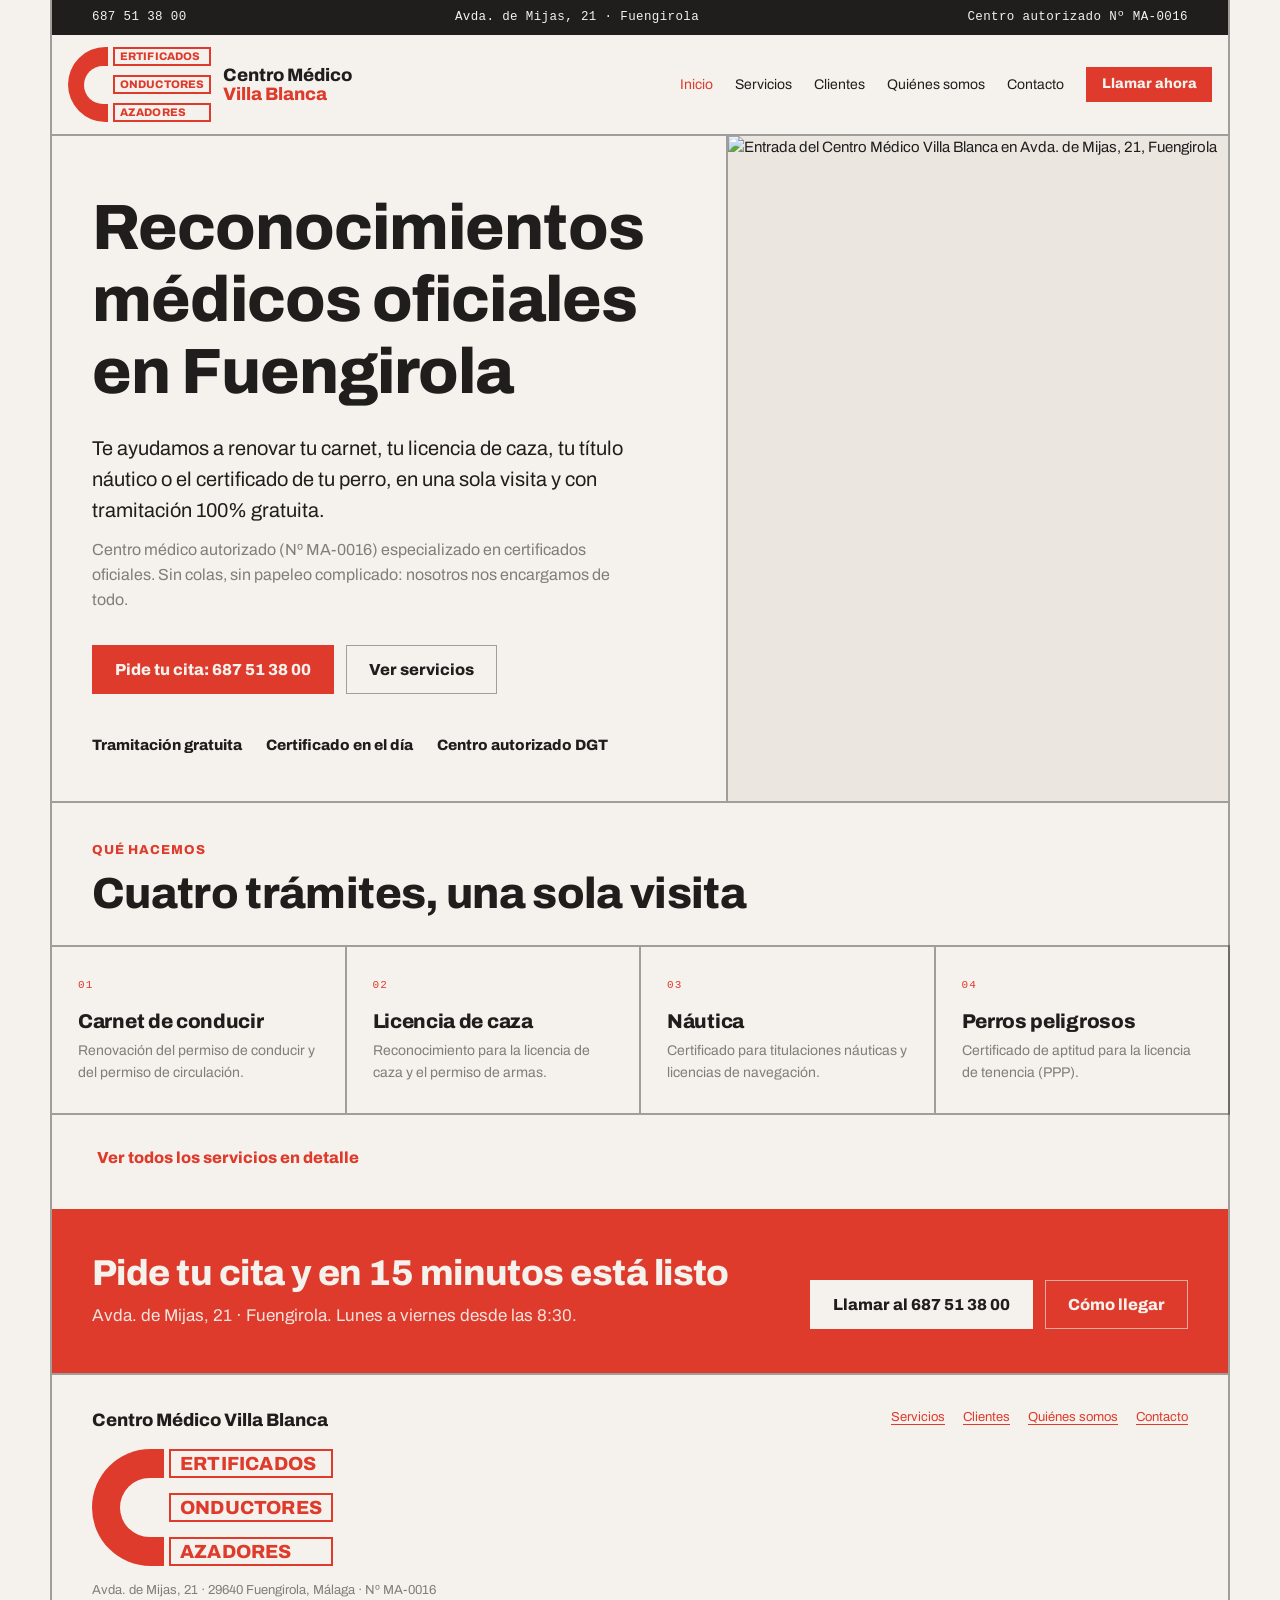
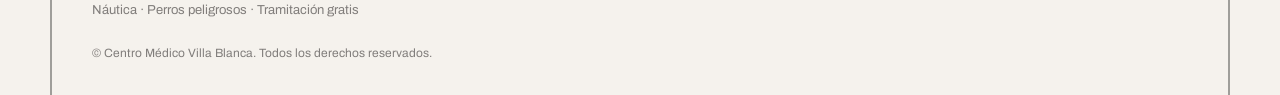
==== index.html @ 4f8edc8a "Add files via upload" ====
<!DOCTYPE html>
<html lang="es">
<head>
<meta charset="utf-8">
<meta name="viewport" content="width=device-width, initial-scale=1">
<title>Centro Médico Villa Blanca — Reconocimientos médicos oficiales en Fuengirola</title>
<meta name="description" content="Centro médico autorizado Nº MA-0016 en Fuengirola. Certificados para carnet de conducir, caza, náutica y perros peligrosos. Tramitación gratuita.">
<link rel="stylesheet" href="styles.css">
<style>:root,html{--color-accent:#df3b2c!important;--color-accent-600:#c62d1f!important;--color-accent-700:#a32213!important;--color-bg:#f5f2ed!important;--color-surface:#ebe6df!important}html{scroll-behavior:smooth}body{margin:0;background:#f5f2ed!important}img{max-width:100%}.vb-shell{max-width:1180px;margin:0 auto;border-left:2px solid rgba(32,30,29,.4);border-right:2px solid rgba(32,30,29,.4)}.vb-x{padding-left:40px;padding-right:40px}.vb-top{display:flex;gap:20px;flex-wrap:wrap;align-items:center;justify-content:space-between;padding:8px 40px;background:#201e1d;color:#f5f2ed;font-size:12.5px;font-family:ui-monospace,monospace;letter-spacing:.03em}.vb-top a{color:#f5f2ed;text-decoration:none}.vb-head{position:sticky;top:0;z-index:5;background:#f5f2ed;flex-wrap:wrap}.vb-4{display:grid;grid-template-columns:repeat(4,1fr)}.vb-3{display:grid;grid-template-columns:repeat(3,1fr)}.vb-hero{display:grid;grid-template-columns:1.35fr 1fr}.vb-two{display:grid;grid-template-columns:1fr 1fr}.vb-half{border-right:2px solid rgba(32,30,29,.4)}.vb-cell{border-right:2px solid rgba(32,30,29,.4);border-bottom:2px solid rgba(32,30,29,.4);padding:30px 26px}.vb-num{font-family:ui-monospace,monospace;font-size:11px;letter-spacing:.1em;color:#df3b2c;margin-bottom:16px}.vb-img{min-height:430px;background:#ebe6df}.vb-img img{width:100%;height:100%;min-height:inherit;object-fit:cover}.vb-c{position:relative;flex:none;background:#df3b2c;border-radius:999px 0 0 999px}.vb-c::after{content:"";position:absolute;right:-1px;top:25%;width:62%;height:50%;background:#f5f2ed;border-radius:999px 0 0 999px}.vb-logo{display:flex;align-items:stretch;gap:5px}.vb-words{display:grid;gap:9px}.vb-word{border:2px solid #df3b2c;color:#df3b2c;font-family:Archivo,sans-serif;font-weight:800;line-height:1;letter-spacing:.01em;text-transform:uppercase;font-size:11px;padding:2px 5px}.vb-band{background:#df3b2c;color:#f5f2ed;padding:44px 40px;display:flex;gap:32px;justify-content:space-between;align-items:flex-end;flex-wrap:wrap}.vb-cta{display:flex;gap:12px;flex-wrap:wrap}.vb-cta .btn{font-size:16px;padding:14px 22px}@media(max-width:1000px){.vb-4{grid-template-columns:1fr 1fr}}@media(max-width:820px){.vb-4,.vb-3{grid-template-columns:1fr}.vb-hero,.vb-two{grid-template-columns:1fr}.vb-half{border-right:0}}@media(max-width:640px){.vb-shell{border-left:0;border-right:0}.vb-x{padding-left:18px;padding-right:18px}.vb-top{padding:8px 18px;font-size:11px;gap:8px}.vb-head{position:static;padding:12px 18px}.vb-cell{padding:22px 18px}.vb-band{padding:32px 18px}.vb-img{min-height:250px}.vb-cta .btn{width:100%;justify-content:flex-start}}</style>
</head>
<body>
<!-- @template name="Centro Médico Villa Blanca" description="Web multipágina para un centro de reconocimientos médicos: inicio, servicios, clientes, quiénes somos y contacto." -->

<div class="vb-shell">
<div class="vb-top"><a href="tel:+34687513800">687 51 38 00</a><span>Avda. de Mijas, 21 · Fuengirola</span><span>Centro autorizado Nº MA-0016</span></div>
<header class="nav vb-head">
<div class="nav-brand" style="display:flex;align-items:center;gap:12px"><div class="vb-logo"><div class="vb-c" style="width:40px"></div><div class="vb-words"><div class="vb-word">ertificados</div><div class="vb-word">onductores</div><div class="vb-word">azadores</div></div></div><span style="line-height:1.05">Centro Médico<br><span style="color:#df3b2c">Villa Blanca</span></span></div>
<nav style="display:flex;gap:22px;align-items:center;flex-wrap:wrap"><a href="index.html" aria-current="page">Inicio</a><a href="servicios.html">Servicios</a><a href="clientes.html">Clientes</a><a href="nosotros.html">Quiénes somos</a><a href="contacto.html">Contacto</a><a class="btn btn-primary" href="tel:+34687513800" style="color:#f5f2ed">Llamar ahora</a></nav>
</header>
<section class="vb-hero" style="border-bottom:2px solid rgba(32,30,29,.4)">
<div class="vb-x vb-half" style="padding-top:56px;padding-bottom:44px">
<h1 style="font-size:clamp(32px,5vw,66px);margin:0 0 26px;max-width:16em">Reconocimientos médicos oficiales en Fuengirola</h1>
<p style="font-size:clamp(17px,2.2vw,20px);max-width:32em">Te ayudamos a renovar tu carnet, tu licencia de caza, tu título náutico o el certificado de tu perro, en una sola visita y con tramitación 100% gratuita.</p>
<p class="text-muted" style="font-size:16px;max-width:34em;margin-bottom:32px">Centro médico autorizado (Nº MA-0016) especializado en certificados oficiales. Sin colas, sin papeleo complicado: nosotros nos encargamos de todo.</p>
<div class="vb-cta"><a class="btn btn-primary" href="tel:+34687513800">Pide tu cita: 687 51 38 00</a><a class="btn btn-secondary" href="servicios.html">Ver servicios</a></div>
<ul style="list-style:none;margin:40px 0 0;padding:0;display:flex;gap:24px;flex-wrap:wrap;font-family:Archivo,sans-serif;font-weight:800;font-size:15px"><li>Tramitación gratuita</li><li>Certificado en el día</li><li>Centro autorizado DGT</li></ul>
</div>
<div class="vb-img"><img src="https://lh3.googleusercontent.com/gps-cs-s/AHRPTWnub_lm--ceq6H2Ige0JtQnpiqx6evik4iA5aKbqBuXZFwVYxA-w9IrBlR5kdlXn_qCuDxxl7NtWYu4ZEtw5Rebgm0OqSejKz-AYv1l42a8PTnR_YZYSr4i3qbxzTX48WLmfPwsXQ=w1600-h1200-k-no" alt="Entrada del Centro Médico Villa Blanca en Avda. de Mijas, 21, Fuengirola" loading="lazy"></div>
</section>
<section>
<div class="vb-x" style="padding-top:40px;padding-bottom:26px"><h6 style="color:#df3b2c;margin-bottom:12px">Qué hacemos</h6><h2 style="font-size:clamp(26px,3.4vw,44px);margin:0">Cuatro trámites, una sola visita</h2></div>
<div class="vb-4" style="border-top:2px solid rgba(32,30,29,.4);margin-right:-2px">
<div class="vb-cell"><div class="vb-num">01</div><h3 style="font-size:20px">Carnet de conducir</h3><p class="text-muted" style="margin:0;font-size:14px">Renovación del permiso de conducir y del permiso de circulación.</p></div>
<div class="vb-cell"><div class="vb-num">02</div><h3 style="font-size:20px">Licencia de caza</h3><p class="text-muted" style="margin:0;font-size:14px">Reconocimiento para la licencia de caza y el permiso de armas.</p></div>
<div class="vb-cell"><div class="vb-num">03</div><h3 style="font-size:20px">Náutica</h3><p class="text-muted" style="margin:0;font-size:14px">Certificado para titulaciones náuticas y licencias de navegación.</p></div>
<div class="vb-cell"><div class="vb-num">04</div><h3 style="font-size:20px">Perros peligrosos</h3><p class="text-muted" style="margin:0;font-size:14px">Certificado de aptitud para la licencia de tenencia (PPP).</p></div>
</div>
<div class="vb-x" style="padding-top:24px;padding-bottom:32px"><a class="btn btn-ghost" href="servicios.html" style="font-size:16px">Ver todos los servicios en detalle</a></div>
</section>
<div class="vb-band">
<div><h3 style="font-size:clamp(22px,3vw,36px);margin-bottom:10px;max-width:20em">Pide tu cita y en 15 minutos está listo</h3><p style="margin:0;font-size:17px;max-width:38em;opacity:.92">Avda. de Mijas, 21 · Fuengirola. Lunes a viernes desde las 8:30.</p></div>
<div class="vb-cta"><a class="btn" href="tel:+34687513800" style="background:#f5f2ed;color:#201e1d">Llamar al 687 51 38 00</a><a class="btn" href="contacto.html" style="border-color:rgba(245,242,237,.6);color:#f5f2ed">Cómo llegar</a></div>
</div>
<footer class="vb-x" style="border-top:2px solid rgba(32,30,29,.4);padding-top:32px;padding-bottom:32px;display:flex;gap:24px;justify-content:space-between;flex-wrap:wrap">
<div><div style="font-family:Archivo,sans-serif;font-weight:800;font-size:18px;margin-bottom:14px">Centro Médico Villa Blanca</div><div class="vb-logo" style="margin-bottom:14px"><div class="vb-c" style="width:72px"></div><div class="vb-words" style="gap:15px"><div class="vb-word" style="font-size:19px;padding:3px 9px">ertificados</div><div class="vb-word" style="font-size:19px;padding:3px 9px">onductores</div><div class="vb-word" style="font-size:19px;padding:3px 9px">azadores</div></div></div><div class="text-muted" style="font-size:13px">Avda. de Mijas, 21 · 29640 Fuengirola, Málaga · Nº MA-0016</div><div class="text-muted" style="font-size:13px">Náutica · Perros peligrosos · Tramitación gratis</div></div>
<div style="display:flex;gap:18px;flex-wrap:wrap;font-size:13px;align-content:flex-start"><a href="servicios.html">Servicios</a><a href="clientes.html">Clientes</a><a href="nosotros.html">Quiénes somos</a><a href="contacto.html">Contacto</a></div>
<div class="text-muted" style="font-size:12px;width:100%">© Centro Médico Villa Blanca. Todos los derechos reservados.</div>
</footer>
</div>
</body>
</html>
---- styles.css ----
/* Modernist — design-system tokens and component classes. This file is the source of truth for the system's look; retune it here and see readme.md. */
@import url('https://fonts.googleapis.com/css2?family=Archivo:wght@400;600;800&display=swap');

:root {
  --color-bg: #f3f2f2;
  --color-surface: #eae9e9;
  --color-text: #201e1d;
  --color-accent: #ec3013;
  --color-accent-2: #e15b47;
  --color-divider: color-mix(in srgb, #201e1d 40%, transparent);

  /* Tonal ramps — generated in OKLCH on one shared lightness scale, so the
     same step of any role matches the others in visual value. */
  --color-neutral-100: #f8f4f4;
  --color-neutral-200: #eae7e7;
  --color-neutral-300: #d7d3d3;
  --color-neutral-400: #bab6b6;
  --color-neutral-500: #9b9797;
  --color-neutral-600: #7d7979;
  --color-neutral-700: #605d5d;
  --color-neutral-800: #444141;
  --color-neutral-900: #2d2b2b;

  --color-accent-100: #fff2ef;
  --color-accent-200: #ffe0d9;
  --color-accent-300: #ffc4b8;
  --color-accent-400: #ff9783;
  --color-accent-500: #ff563c;
  --color-accent-600: #dd2b0f;
  --color-accent-700: #ae1800;
  --color-accent-800: #7c1405;
  --color-accent-900: #4d170e;

  --color-accent-2-100: #fff2ef;
  --color-accent-2-200: #ffe0da;
  --color-accent-2-300: #ffc4b9;
  --color-accent-2-400: #ff9784;
  --color-accent-2-500: #ef6853;
  --color-accent-2-600: #c94b39;
  --color-accent-2-700: #9e3526;
  --color-accent-2-800: #71261b;
  --color-accent-2-900: #471d16;

  --font-heading: "Archivo", system-ui, sans-serif;
  --font-heading-weight: 800;
  --font-body: "Archivo", system-ui, sans-serif;

  --space-1: 4.0px;
  --space-2: 8.0px;
  --space-3: 12.0px;
  --space-4: 16.0px;
  --space-6: 24.0px;
  --space-8: 32.0px;

  --radius-sm: 0px;
  --radius-md: 0px;
  --radius-lg: 0px;

  /* Elevation — derived from the ground: soft ink-tinted shadows on a
     light theme, a hairline edge + ambient darkness on a dark one. */
  --shadow-sm: 0 1px 2px color-mix(in srgb, #2d2b2b 14%, transparent);
  --shadow-md: 0 3px 10px color-mix(in srgb, #2d2b2b 16%, transparent);
  --shadow-lg: 0 12px 32px color-mix(in srgb, #2d2b2b 22%, transparent);
}

body {
  background: var(--color-bg);
  color: var(--color-text);
  font-family: var(--font-body);
}
h1, h2, h3, h4 { font-family: var(--font-heading); font-weight: var(--font-heading-weight); }

.grayscale{filter:grayscale(1) contrast(1.08)}

/* ══════════════════════════════════════════════════════════════════════════
   Components — built with the tokens above. Plain CSS
   on plain HTML: no JavaScript, no build step. Each class is documented in
   readme.md and demonstrated in foundations/ and components/.
   ══════════════════════════════════════════════════════════════════════ */

*, *::before, *::after { box-sizing: border-box; }
body { margin: 0; font-size: 15px; line-height: 1.55; font-weight: 400; }
h1, h2, h3, h4, h5, h6 {
  font-family: var(--font-heading); font-weight: var(--font-heading-weight);
  line-height: 1.12; letter-spacing: -0.015em; margin: 0 0 var(--space-2);
}
h1 { font-size: 42px; }
h2 { font-size: 32px; }
h3 { font-size: 25px; }
h4 { font-size: 20px; }
h5 { font-size: 16px; }
h6 { font-size: 13px; }
h6 { letter-spacing: 0.08em; text-transform: uppercase; }
p { margin: 0 0 var(--space-3); }
a { color: var(--color-accent); text-underline-offset: 3px; }
img { display: block; max-width: 100%; }
figure { margin: 0; }
figcaption {
  font-size: 11px; margin-top: var(--space-1);
  color: color-mix(in srgb, var(--color-text) 55%, transparent);
}
.text-muted { color: color-mix(in srgb, var(--color-text) 55%, transparent); }
:focus { outline: none; }
:focus-visible { outline: 2px solid var(--color-accent); outline-offset: 2px; }
::selection { background: color-mix(in srgb, var(--color-accent) 30%, transparent); }

/* — rules — */
.hr {
  height: 2px; border: 0; margin: var(--space-4) 0;
  background: var(--color-divider);
}

/* — buttons — */
.btn {
  display: inline-flex; align-items: center; justify-content: center; gap: 6px;
  cursor: pointer; text-decoration: none;
  font-family: var(--font-heading); font-weight: var(--font-heading-weight);
  font-size: 14px; line-height: 1.2; color: var(--color-text); /* matches the .input's 14px —
     the pair sits side by side in sign-up rows */
  background: transparent; border: 1px solid transparent;
  padding: var(--space-2) calc(var(--space-3) * 1.2);
  border-radius: var(--radius-md);
}
.btn svg { display: block; }
.btn:disabled { opacity: 0.45; cursor: not-allowed; }
.btn-primary { background: var(--color-accent); color: var(--color-bg); }
.btn-primary:hover { background: var(--color-accent-600); }
.btn-primary:active { background: var(--color-accent-700); }
.btn-secondary { border-color: var(--color-divider); }
.btn-secondary:hover { background: color-mix(in srgb, var(--color-text) 7%, transparent); }
.btn-secondary:active { background: color-mix(in srgb, var(--color-text) 14%, transparent); }
.btn-ghost { color: var(--color-accent); padding-inline: var(--space-1); }
.btn-ghost:hover { background: color-mix(in srgb, var(--color-accent) 10%, transparent); }
.btn-ghost:active { background: color-mix(in srgb, var(--color-accent) 18%, transparent); }
.btn-icon { width: 36px; height: 36px; padding: 0; }
.btn-block { width: 100%; margin-top: var(--space-2); justify-content: flex-start; text-align: left; }

/* — forms — */
.field > label {
  display: block; font-size: 12px; margin-bottom: 5px;
  color: color-mix(in srgb, var(--color-text) 70%, transparent);
}
.input {
  width: 100%; min-height: 36px; padding: 6px 10px; font: inherit;
  font-size: 14px; color: var(--color-text); caret-color: var(--color-accent);
  background: var(--color-surface);
  border: 1px solid var(--color-divider); border-radius: var(--radius-md);
}
.input:hover { border-color: color-mix(in srgb, var(--color-text) 45%, transparent); }
.input:focus-visible { border-color: var(--color-accent); outline-offset: 0; }
textarea.input { min-height: 90px; resize: vertical; }
.radio { display: inline-flex; align-items: center; gap: 8px; cursor: pointer; font-size: 14px; }
.radio input, .seg-opt input {
  position: absolute; opacity: 0; width: 0; height: 0; pointer-events: none;
}
.radio .dot {
  width: 16px; height: 16px; flex: none; border-radius: 50%;
  border: 1.5px solid var(--color-divider);
}
.radio:hover .dot { border-color: var(--color-accent); }
.radio input:checked + .dot {
  border-color: var(--color-accent); background: var(--color-accent);
  box-shadow: inset 0 0 0 4px var(--color-bg);
}
.radio input:focus-visible + .dot { outline: 2px solid var(--color-accent); outline-offset: 2px; }
.seg {
  display: inline-flex; overflow: hidden;
  border: 1px solid var(--color-divider); border-radius: var(--radius-md);
}
.seg-opt {
  display: inline-flex; align-items: center; gap: 6px;
  padding: 7px 12px; font-size: 13px; cursor: pointer;
}
.seg-opt + .seg-opt { border-left: 1px solid var(--color-divider); }
.seg-opt:has(input:checked) { background: var(--color-accent); color: var(--color-bg); }
.seg-opt:not(:has(input:checked)):hover { background: color-mix(in srgb, var(--color-text) 7%, transparent); }
.seg-opt:has(input:focus-visible) { outline: 2px solid var(--color-accent); outline-offset: -2px; }

/* — cards — */
.card {
  display: flex; flex-direction: column; gap: var(--space-2);
  padding: var(--space-3); border-radius: var(--radius-md); background: var(--color-surface);
}
.card-kicker { font-size: 10px; letter-spacing: 0.1em; text-transform: uppercase; color: var(--color-accent); }
.card-title {
  font-family: var(--font-heading); font-weight: var(--font-heading-weight);
  font-size: 17px; line-height: 1.2;
}
.card-body { margin: 0; font-size: 13px; opacity: 0.8; flex: 1; }
.card-meta {
  display: flex; align-items: center; gap: 6px; font-size: 11px;
  color: color-mix(in srgb, var(--color-text) 50%, transparent);
}
.elev-sm { box-shadow: var(--shadow-sm); }
.elev-md { box-shadow: var(--shadow-md); }
.elev-lg { box-shadow: var(--shadow-lg); }

/* — tags — */
.tag {
  display: inline-flex; align-items: center; font-size: 11px;
  letter-spacing: 0.02em; padding: 3px 10px;
  border-radius: calc(var(--radius-md) * 0.75);
}
.tag-accent { background: var(--color-accent-100); color: var(--color-accent-800); }
.tag-accent-2 { background: var(--color-accent-2-100); color: var(--color-accent-2-800); }
.tag-neutral { background: var(--color-neutral-100); color: var(--color-neutral-800); }
.tag-outline { border: 1px solid var(--color-accent); color: var(--color-accent); }

/* — navigation — */
.nav {
  display: flex; align-items: center; gap: var(--space-4);
  padding: var(--space-3) var(--space-4);
  border-bottom: 2px solid var(--color-divider);
}
.nav-brand {
  font-family: var(--font-heading); font-weight: var(--font-heading-weight);
  font-size: 18px; margin-right: auto;
}
.nav a { color: inherit; text-decoration: none; font-size: 14px; }
.nav a:hover, .nav a[aria-current='page'] { color: var(--color-accent); }

/* — tables — */
.table { width: 100%; border-collapse: collapse; font-size: 14px; }
.table th {
  text-align: left; font-size: 11px; letter-spacing: 0.08em; text-transform: uppercase;
  color: color-mix(in srgb, var(--color-text) 60%, transparent);
  padding: var(--space-2); border-bottom: 2px solid var(--color-divider);
}
.table td {
  padding: var(--space-2);
  border-bottom: 1px solid var(--color-divider);
}
.table tbody tr:hover { background: color-mix(in srgb, var(--color-text) 4%, transparent); }

/* — dialog — */
.dialog-backdrop {
  position: fixed; inset: 0; display: grid; place-items: center;
  padding: var(--space-4);
  background: color-mix(in srgb, var(--color-neutral-900) 50%, transparent);
}
.dialog {
  width: min(440px, 100%); display: flex; flex-direction: column; gap: var(--space-3);
  padding: var(--space-4); border-radius: var(--radius-lg);
  background: var(--color-surface); box-shadow: var(--shadow-lg);
}
.dialog-title {
  font-family: var(--font-heading); font-weight: var(--font-heading-weight);
  font-size: 20px;
}
.dialog-body { font-size: 14px; opacity: 0.85; }
.dialog-actions { display: flex; justify-content: flex-end; gap: var(--space-2); margin-top: var(--space-2); }
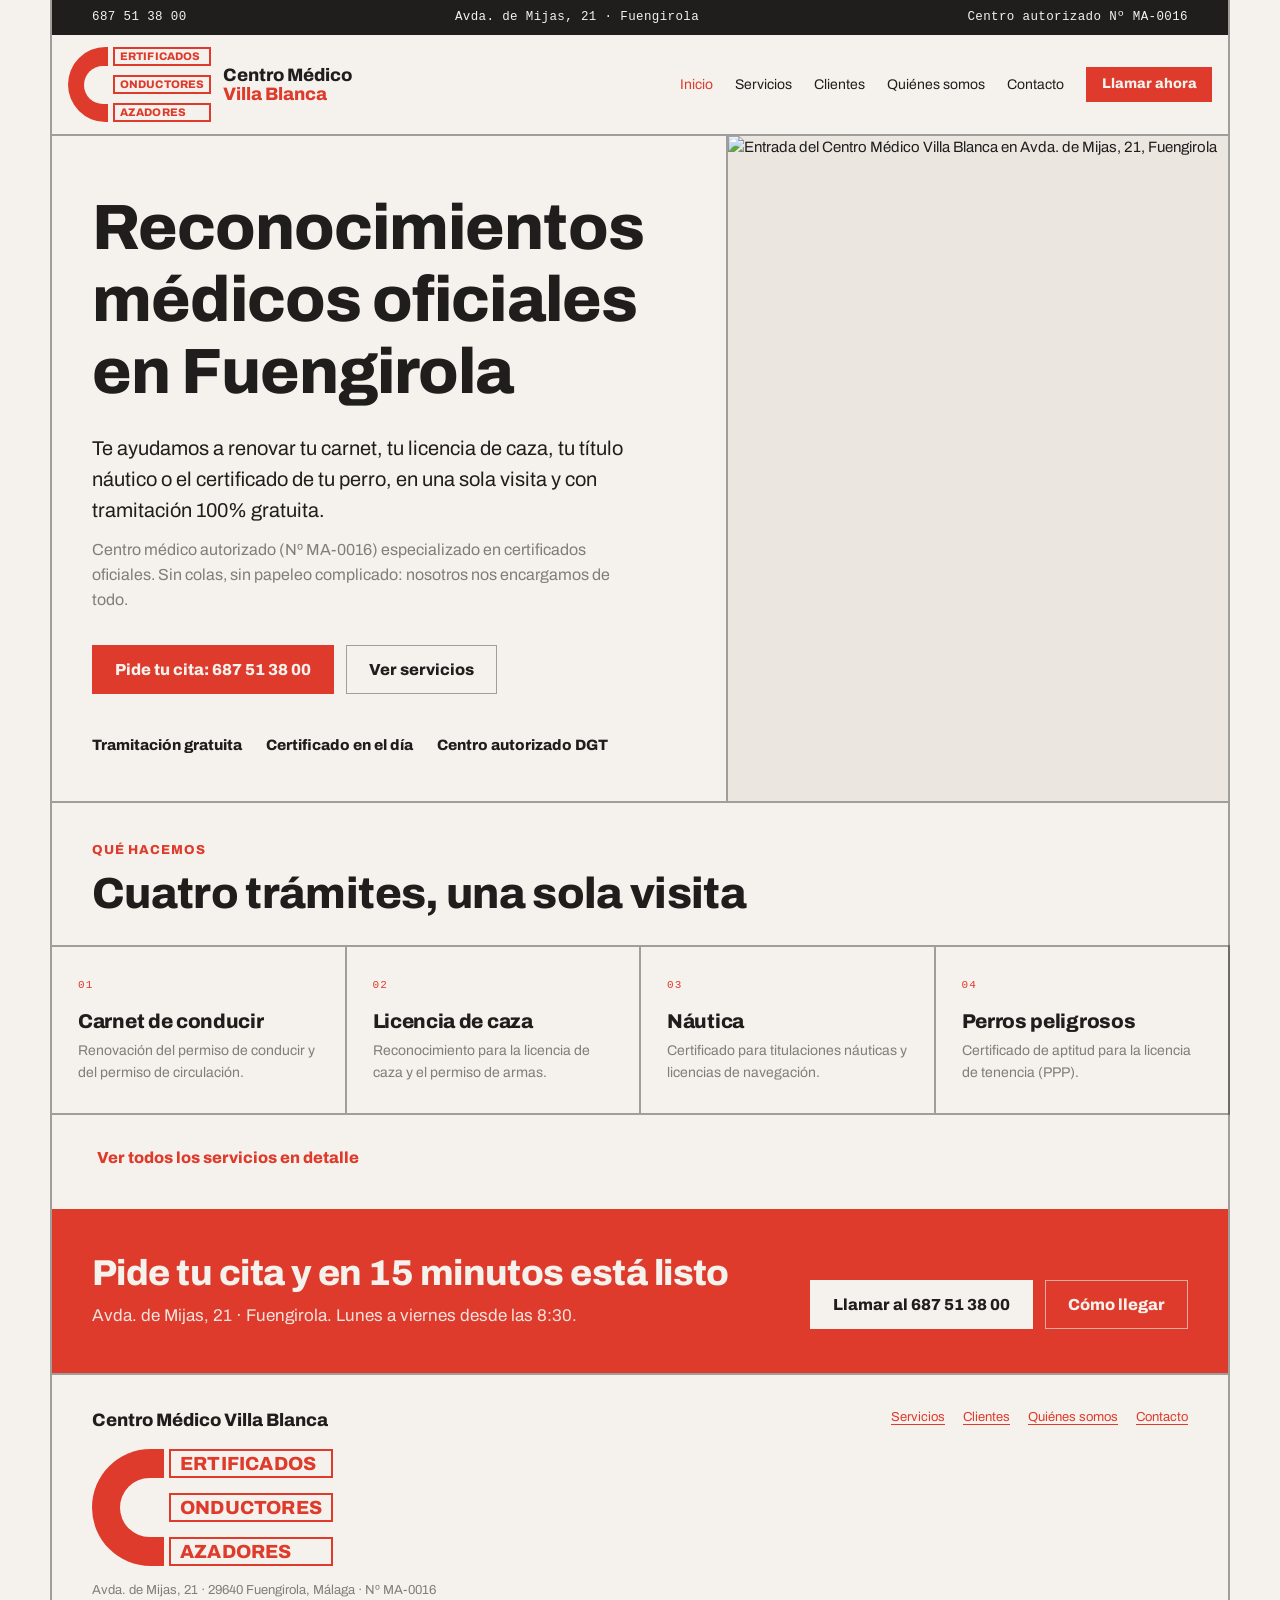
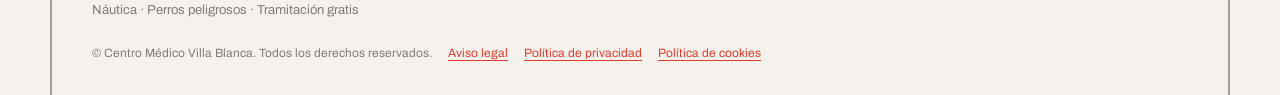
==== commit 39399c2a: "Add files via upload" ====
--- a/index.html
+++ b/index.html
@@ -44,7 +44,7 @@
 <footer class="vb-x" style="border-top:2px solid rgba(32,30,29,.4);padding-top:32px;padding-bottom:32px;display:flex;gap:24px;justify-content:space-between;flex-wrap:wrap">
 <div><div style="font-family:Archivo,sans-serif;font-weight:800;font-size:18px;margin-bottom:14px">Centro Médico Villa Blanca</div><div class="vb-logo" style="margin-bottom:14px"><div class="vb-c" style="width:72px"></div><div class="vb-words" style="gap:15px"><div class="vb-word" style="font-size:19px;padding:3px 9px">ertificados</div><div class="vb-word" style="font-size:19px;padding:3px 9px">onductores</div><div class="vb-word" style="font-size:19px;padding:3px 9px">azadores</div></div></div><div class="text-muted" style="font-size:13px">Avda. de Mijas, 21 · 29640 Fuengirola, Málaga · Nº MA-0016</div><div class="text-muted" style="font-size:13px">Náutica · Perros peligrosos · Tramitación gratis</div></div>
 <div style="display:flex;gap:18px;flex-wrap:wrap;font-size:13px;align-content:flex-start"><a href="servicios.html">Servicios</a><a href="clientes.html">Clientes</a><a href="nosotros.html">Quiénes somos</a><a href="contacto.html">Contacto</a></div>
-<div class="text-muted" style="font-size:12px;width:100%">© Centro Médico Villa Blanca. Todos los derechos reservados.</div>
+<div class="text-muted" style="font-size:12px;width:100%;display:flex;gap:16px;flex-wrap:wrap;align-items:baseline"><span>© Centro Médico Villa Blanca. Todos los derechos reservados.</span><a href="aviso-legal.html">Aviso legal</a><a href="politica-de-privacidad.html">Política de privacidad</a><a href="politica-de-cookies.html">Política de cookies</a></div>
 </footer>
 </div>
 </body>
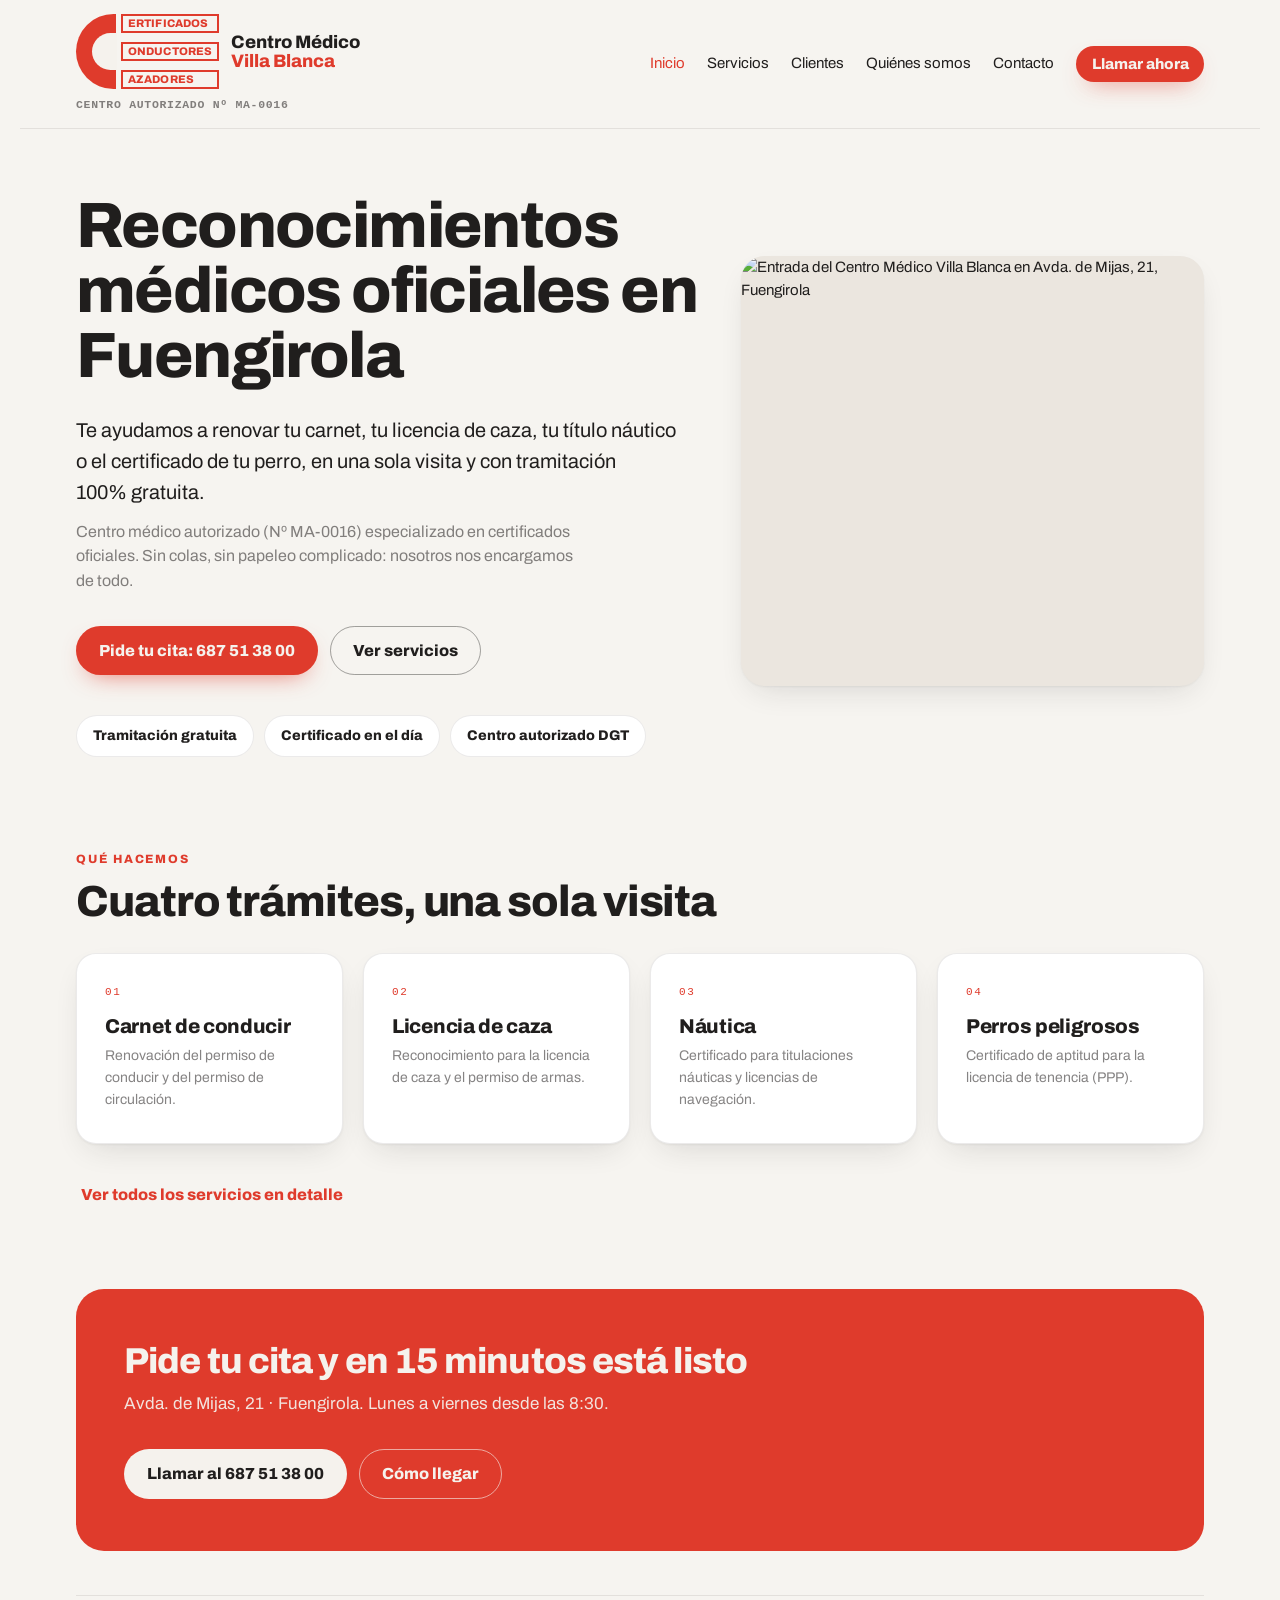
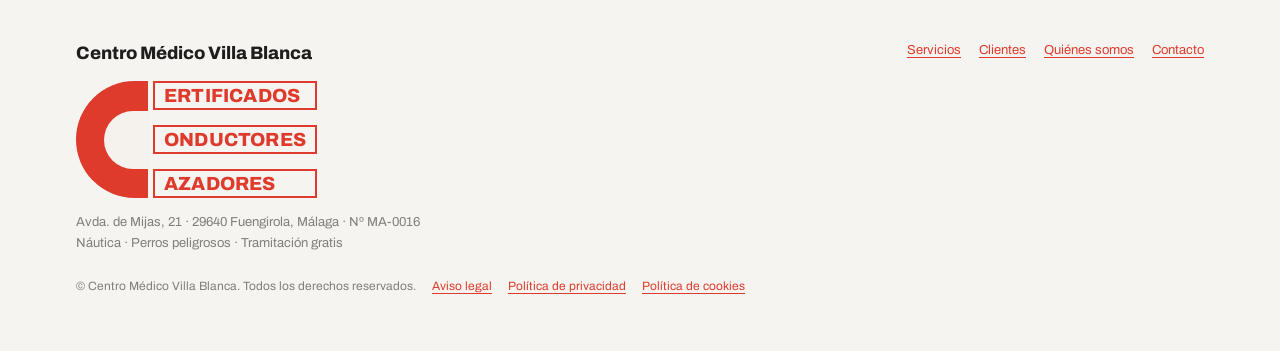
==== commit ec1e8ee2: "Add files via upload" ====
--- a/index.html
+++ b/index.html
@@ -7,14 +7,15 @@
 <meta name="description" content="Centro médico autorizado Nº MA-0016 en Fuengirola. Certificados para carnet de conducir, caza, náutica y perros peligrosos. Tramitación gratuita.">
 <link rel="stylesheet" href="styles.css">
 <style>:root,html{--color-accent:#df3b2c!important;--color-accent-600:#c62d1f!important;--color-accent-700:#a32213!important;--color-bg:#f5f2ed!important;--color-surface:#ebe6df!important}html{scroll-behavior:smooth}body{margin:0;background:#f5f2ed!important}img{max-width:100%}.vb-shell{max-width:1180px;margin:0 auto;border-left:2px solid rgba(32,30,29,.4);border-right:2px solid rgba(32,30,29,.4)}.vb-x{padding-left:40px;padding-right:40px}.vb-top{display:flex;gap:20px;flex-wrap:wrap;align-items:center;justify-content:space-between;padding:8px 40px;background:#201e1d;color:#f5f2ed;font-size:12.5px;font-family:ui-monospace,monospace;letter-spacing:.03em}.vb-top a{color:#f5f2ed;text-decoration:none}.vb-head{position:sticky;top:0;z-index:5;background:#f5f2ed;flex-wrap:wrap}.vb-4{display:grid;grid-template-columns:repeat(4,1fr)}.vb-3{display:grid;grid-template-columns:repeat(3,1fr)}.vb-hero{display:grid;grid-template-columns:1.35fr 1fr}.vb-two{display:grid;grid-template-columns:1fr 1fr}.vb-half{border-right:2px solid rgba(32,30,29,.4)}.vb-cell{border-right:2px solid rgba(32,30,29,.4);border-bottom:2px solid rgba(32,30,29,.4);padding:30px 26px}.vb-num{font-family:ui-monospace,monospace;font-size:11px;letter-spacing:.1em;color:#df3b2c;margin-bottom:16px}.vb-img{min-height:430px;background:#ebe6df}.vb-img img{width:100%;height:100%;min-height:inherit;object-fit:cover}.vb-c{position:relative;flex:none;background:#df3b2c;border-radius:999px 0 0 999px}.vb-c::after{content:"";position:absolute;right:-1px;top:25%;width:62%;height:50%;background:#f5f2ed;border-radius:999px 0 0 999px}.vb-logo{display:flex;align-items:stretch;gap:5px}.vb-words{display:grid;gap:9px}.vb-word{border:2px solid #df3b2c;color:#df3b2c;font-family:Archivo,sans-serif;font-weight:800;line-height:1;letter-spacing:.01em;text-transform:uppercase;font-size:11px;padding:2px 5px}.vb-band{background:#df3b2c;color:#f5f2ed;padding:44px 40px;display:flex;gap:32px;justify-content:space-between;align-items:flex-end;flex-wrap:wrap}.vb-cta{display:flex;gap:12px;flex-wrap:wrap}.vb-cta .btn{font-size:16px;padding:14px 22px}@media(max-width:1000px){.vb-4{grid-template-columns:1fr 1fr}}@media(max-width:820px){.vb-4,.vb-3{grid-template-columns:1fr}.vb-hero,.vb-two{grid-template-columns:1fr}.vb-half{border-right:0}}@media(max-width:640px){.vb-shell{border-left:0;border-right:0}.vb-x{padding-left:18px;padding-right:18px}.vb-top{padding:8px 18px;font-size:11px;gap:8px}.vb-head{position:static;padding:12px 18px}.vb-cell{padding:22px 18px}.vb-band{padding:32px 18px}.vb-img{min-height:250px}.vb-cta .btn{width:100%;justify-content:flex-start}}</style>
+<link rel="stylesheet" href="modern.css">
 </head>
 <body>
 <!-- @template name="Centro Médico Villa Blanca" description="Web multipágina para un centro de reconocimientos médicos: inicio, servicios, clientes, quiénes somos y contacto." -->
 
 <div class="vb-shell">
-<div class="vb-top"><a href="tel:+34687513800">687 51 38 00</a><span>Avda. de Mijas, 21 · Fuengirola</span><span>Centro autorizado Nº MA-0016</span></div>
+
 <header class="nav vb-head">
-<div class="nav-brand" style="display:flex;align-items:center;gap:12px"><div class="vb-logo"><div class="vb-c" style="width:40px"></div><div class="vb-words"><div class="vb-word">ertificados</div><div class="vb-word">onductores</div><div class="vb-word">azadores</div></div></div><span style="line-height:1.05">Centro Médico<br><span style="color:#df3b2c">Villa Blanca</span></span></div>
+<div class="nav-brand vb-brand"><div class="vb-brand-row"><div class="vb-logo"><div class="vb-c" style="width:40px"></div><div class="vb-words"><div class="vb-word">ertificados</div><div class="vb-word">onductores</div><div class="vb-word">azadores</div></div></div><span style="line-height:1.05">Centro Médico<br><span style="color:#df3b2c">Villa Blanca</span></span></div><div class="vb-sello">Centro autorizado Nº MA-0016</div></div>
 <nav style="display:flex;gap:22px;align-items:center;flex-wrap:wrap"><a href="index.html" aria-current="page">Inicio</a><a href="servicios.html">Servicios</a><a href="clientes.html">Clientes</a><a href="nosotros.html">Quiénes somos</a><a href="contacto.html">Contacto</a><a class="btn btn-primary" href="tel:+34687513800" style="color:#f5f2ed">Llamar ahora</a></nav>
 </header>
 <section class="vb-hero" style="border-bottom:2px solid rgba(32,30,29,.4)">
--- a/modern.css
+++ b/modern.css
@@ -0,0 +1,53 @@
+/* Capa "moderna": más aire y tarjetas suaves sobre la rejilla original */
+:root{--vb-ink:#201e1d;--vb-card:#fff;--vb-line:rgba(32,30,29,.09);--vb-shadow:0 1px 2px rgba(32,30,29,.05),0 12px 32px -12px rgba(32,30,29,.16)}
+body{background:#f6f4f0!important;-webkit-font-smoothing:antialiased}
+.vb-shell{max-width:1240px;border-left:0!important;border-right:0!important}
+.vb-x{padding-left:56px;padding-right:56px}
+.vb-top{background:transparent!important;color:rgba(32,30,29,.62)!important;padding:14px 56px!important;font-size:12px;letter-spacing:.06em;text-transform:uppercase}
+.vb-top a{color:rgba(32,30,29,.62)!important}
+.vb-top a:hover{color:#df3b2c!important}
+.vb-head{background:rgba(246,244,240,.86)!important;backdrop-filter:saturate(1.4) blur(14px);border-bottom:1px solid var(--vb-line);padding-top:14px!important;padding-bottom:14px!important;padding-left:56px!important;padding-right:56px!important}
+.vb-head nav a{font-size:15px}
+/* fuera todas las líneas duras de la rejilla */
+.vb-shell section,.vb-shell footer,.vb-half,.vb-4,.vb-3,.vb-two{border:0!important}
+.vb-4,.vb-3,.vb-two{gap:20px;margin-right:0!important;padding:0 56px 8px}
+.vb-hero{gap:40px;align-items:center;padding:0 56px}
+.vb-hero>.vb-x{padding-left:0!important;padding-right:0!important;padding-top:64px!important;padding-bottom:56px!important}
+.vb-two>.vb-x{padding-left:0!important;padding-right:0!important}
+/* tarjetas */
+.vb-cell{border:1px solid var(--vb-line)!important;border-radius:20px;background:var(--vb-card);padding:30px 28px 32px!important;box-shadow:var(--vb-shadow);transition:transform .25s ease,box-shadow .25s ease}
+.vb-cell:hover{transform:translateY(-3px);box-shadow:0 1px 2px rgba(32,30,29,.05),0 22px 44px -14px rgba(32,30,29,.22)}
+.vb-cell h3{letter-spacing:-.015em}
+.vb-num{color:#df3b2c;font-size:11px;letter-spacing:.14em;text-transform:uppercase;margin-bottom:14px!important}
+/* titulares con algo más de aire y tracking cerrado */
+h1,h2,h3{letter-spacing:-.025em;text-wrap:pretty}
+h1{line-height:1.02}
+h6{letter-spacing:.16em;text-transform:uppercase;font-size:12px}
+p{text-wrap:pretty}
+/* imágenes y mapa */
+.vb-img{border-radius:24px;overflow:hidden;box-shadow:var(--vb-shadow)}
+.vb-img img{border-radius:24px}
+.vb-map{border-radius:24px;box-shadow:var(--vb-shadow)}
+/* franja de llamada */
+.vb-band{border-radius:28px;margin:44px 56px;padding:52px 48px!important}
+/* botones */
+.btn{border-radius:999px!important;transition:transform .2s ease,box-shadow .2s ease,background .2s ease}
+.btn-primary{box-shadow:0 10px 24px -12px rgba(223,59,44,.75)}
+.btn:hover{transform:translateY(-1px)}
+/* listas de la portada como pastillas */
+.vb-shell section>.vb-x>ul[style*="display:flex"]{gap:10px!important}
+.vb-shell section>.vb-x>ul[style*="display:flex"] li{border:1px solid var(--vb-line);background:var(--vb-card);border-radius:999px;padding:9px 16px;font-size:14px}
+/* listas con filas separadas (Quiénes somos) */
+.vb-shell ul[style*="border-top"]{border-top:1px solid var(--vb-line)!important}
+.vb-shell ul[style*="border-top"] li{border-bottom-color:var(--vb-line)!important}
+/* pie */
+.vb-shell footer{border-top:1px solid var(--vb-line)!important;margin:0 56px;padding-top:44px!important;padding-bottom:56px!important;padding-left:0!important;padding-right:0!important}
+@media(max-width:820px){.vb-hero,.vb-4,.vb-3,.vb-two{padding-left:32px;padding-right:32px}.vb-band{margin:32px}.vb-x{padding-left:32px;padding-right:32px}.vb-head,.vb-top{padding-left:32px!important;padding-right:32px!important}.vb-shell footer{margin:0 32px}}
+@media(max-width:640px){.vb-hero,.vb-4,.vb-3,.vb-two{padding-left:18px;padding-right:18px;gap:14px}.vb-x{padding-left:18px;padding-right:18px}.vb-head,.vb-top{padding-left:18px!important;padding-right:18px!important}.vb-band{margin:24px 18px;padding:34px 26px!important;border-radius:22px}.vb-shell footer{margin:0 18px}.vb-hero>.vb-x{padding-top:36px!important;padding-bottom:32px!important}.vb-img,.vb-img img,.vb-map{border-radius:18px}}
+
+/* sello de centro autorizado, bajo el logotipo */
+.vb-brand{display:flex!important;flex-direction:column;align-items:flex-start;gap:7px}
+.vb-brand-row{display:flex;align-items:center;gap:12px}
+.vb-sello{font-family:ui-monospace,monospace;font-size:11.5px;letter-spacing:.06em;text-transform:uppercase;color:rgba(32,30,29,.55)}
+@media(max-width:640px){.vb-2r{grid-template-columns:1fr!important;padding-left:18px!important;padding-right:18px!important;gap:14px!important}.vb-sello{font-size:10.5px}}
+@media(max-width:820px) and (min-width:641px){.vb-2r{padding-left:32px!important;padding-right:32px!important}}
